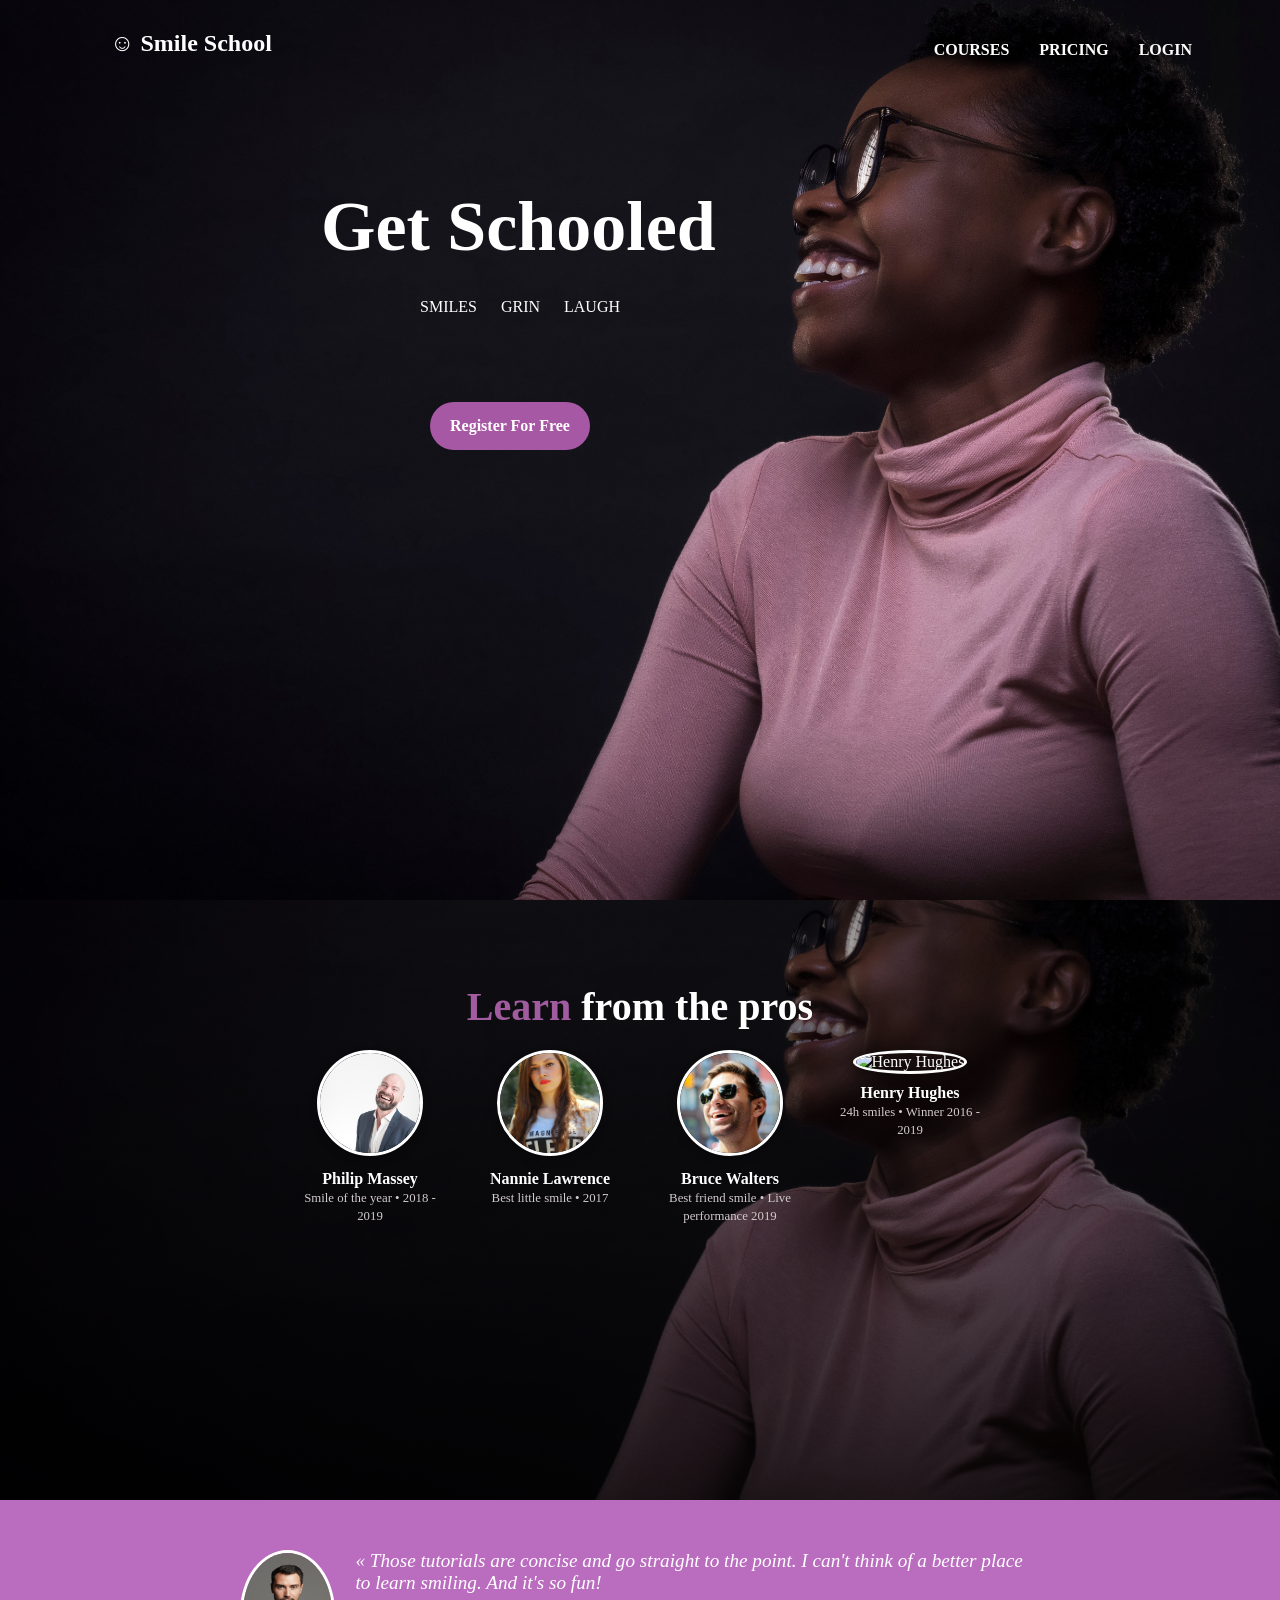
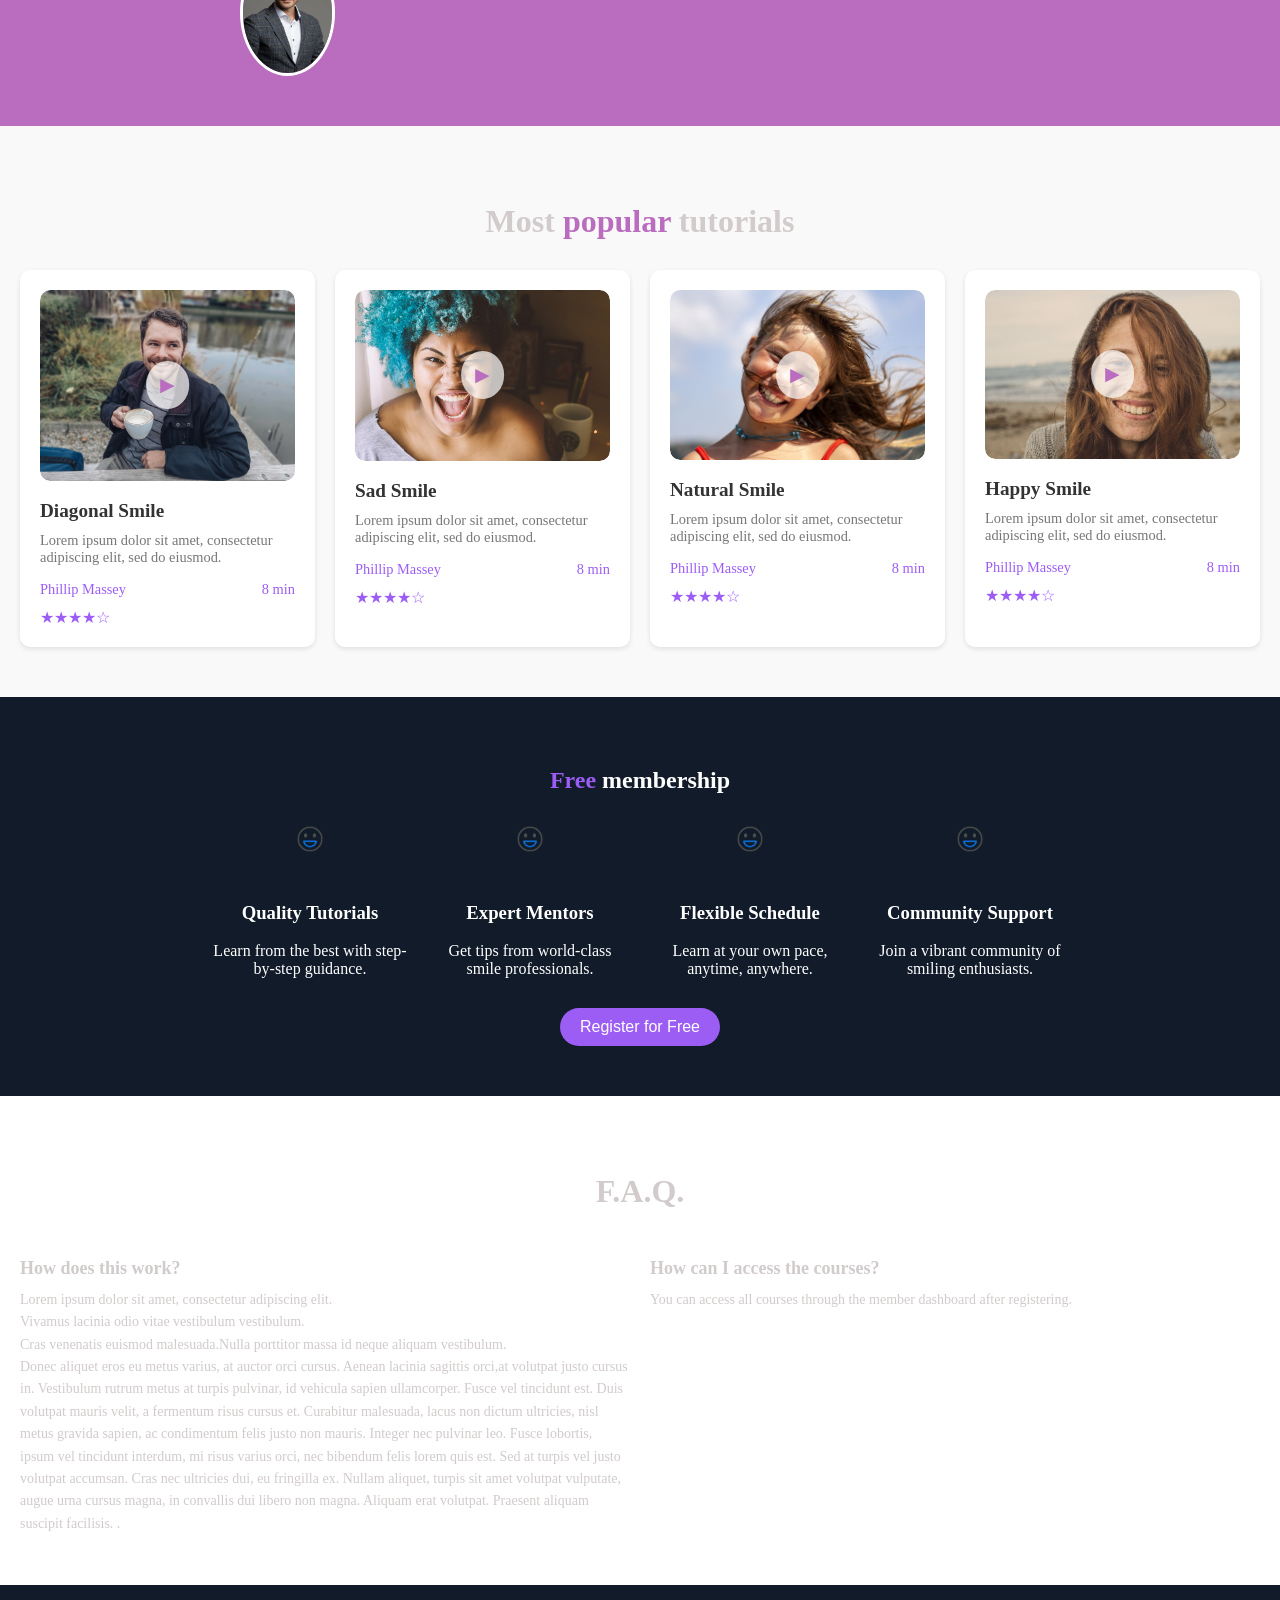
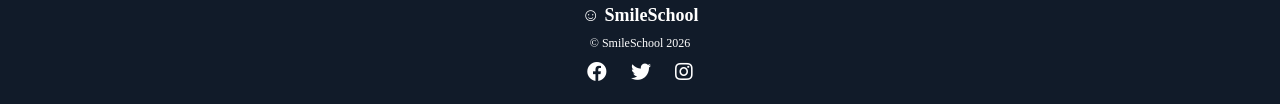
==== index.html @ 4079ab57 "Add HTML and CSS files for advanced styling in css_advanced" ====
<!DOCTYPE html>
<html lang="en">
    <head>
        <meta charset="UTF-8">
        <meta name="viewport" content="width=device-width, initial-scale=1.0">
        <title>Smile School Website</title>
        <link rel="stylesheet" href="style.css">
        <link href="https://cdnjs.cloudflare.com/ajax/libs/font-awesome/5.15.4/css/all.min.css" rel="stylesheet">
    </head>

    <body>
<header>
    <div class="background-container">
        <nav class="navbar">
            <ul class="nav-links">
              <li><a href="#">COURSES</a></li>
              <li><a href="#">PRICING</a></li>
              <li><a href="#">LOGIN</a></li>
            </ul>
        </nav>
        <div class="content">
            <h1>&#9786; Smile School</h1>
        </div>
        <div class="row">
            <div class="col-2">
                <h1>Get Schooled</h1>
                <div class="column">
                    <ul>
                        <li>SMILES</li>
                        <li>GRIN</li>
                        <li>LAUGH</li>
                    </ul>
                    <p><a href="#" class="btn">Register For Free</a></p>
                </div>
            </div>
        </div>
    </div>
</header>

<section class="learn-from-pros">
    <h2><span>Learn</span> from the pros</h2>
    <div class="pros-gallery">
        <div class="gallery-item">
            <img src="images/pro 1.jpg" alt="Philip Massey">
            <p>Philip Massey</p>
            <small>Smile of the year &bull; 2018 - 2019</small>
        </div>
        <div class="gallery-item">
            <img src="images/pro 4.jpg" alt="Nannie Lawrence">
            <p>Nannie Lawrence</p>
            <small>Best little smile &bull; 2017</small>
        </div>
        <div class="gallery-item">
            <img src="images/pro 2.jpg" alt="Bruce Walters">
            <p>Bruce Walters</p>
            <small>Best friend smile &bull; Live performance 2019</small>
        </div>
        <div class="gallery-item">
            <img src="images/pro 6.jpg" alt="Henry Hughes">
            <p>Henry Hughes</p>
            <small>24h smiles &bull; Winner 2016 - 2019</small>
        </div>
    </div>
</section>

<section class="testimonial">
    <div class="testimonial-content">
        <img src="images/man.jpg" alt="Testimonial Profile" class="testimonial-img">
        <p class="testimonial-text">
            « Those tutorials are concise and go straight to the point. I can't think of a better place to learn smiling. And it's so fun!
        </p>
    </div>
</section>

<section class="popular-tutorials">
    <h2>Most <span class="highlight">popular</span> tutorials</h2>
    <div class="tutorials-container">
        <!-- Tutorial 1 -->
        <div class="tutorial-card">
            <div class="tutorial-thumbnail">
                <img src="./images/Diagonal Smile.jpg" alt="Diagonal Smile">
                <button class="play-button">&#9658;</button>
            </div>
            <h3>Diagonal Smile</h3>
            <p>Lorem ipsum dolor sit amet, consectetur adipiscing elit, sed do eiusmod.</p>
            <div class="tutorial-info">
                <span class="author">Phillip Massey</span>
                <span class="time">8 min</span>
            </div>
            <div class="stars">
                &#9733;&#9733;&#9733;&#9733;&#9734;
            </div>
        </div>

        <!-- Tutorial 2 -->
        <div class="tutorial-card">
            <div class="tutorial-thumbnail">
                <img src="./images/sad-smile.jpg" alt="Sad Smile">
                <button class="play-button">&#9658;</button>
            </div>
            <h3>Sad Smile</h3>
            <p>Lorem ipsum dolor sit amet, consectetur adipiscing elit, sed do eiusmod.</p>
            <div class="tutorial-info">
                <span class="author">Phillip Massey</span>
                <span class="time">8 min</span>
            </div>
            <div class="stars">
                &#9733;&#9733;&#9733;&#9733;&#9734;
            </div>
        </div>

        <!-- Tutorial 3 -->
        <div class="tutorial-card">
            <div class="tutorial-thumbnail">
                <img src="./images/natural-smile.jpg" alt="Natural Smile">
                <button class="play-button">&#9658;</button>
            </div>
            <h3>Natural Smile</h3>
            <p>Lorem ipsum dolor sit amet, consectetur adipiscing elit, sed do eiusmod.</p>
            <div class="tutorial-info">
                <span class="author">Phillip Massey</span>
                <span class="time">8 min</span>
            </div>
            <div class="stars">
                &#9733;&#9733;&#9733;&#9733;&#9734;
            </div>
        </div>

        <!-- Tutorial 4 -->
        <div class="tutorial-card">
            <div class="tutorial-thumbnail">
                <img src="./images/happy.jpg" alt="Happy Smile">
                <button class="play-button">&#9658;</button>
            </div>
            <h3>Happy Smile</h3>
            <p>Lorem ipsum dolor sit amet, consectetur adipiscing elit, sed do eiusmod.</p>
            <div class="tutorial-info">
                <span class="author">Phillip Massey</span>
                <span class="time">8 min</span>
            </div>
            <div class="stars">
                &#9733;&#9733;&#9733;&#9733;&#9734;
            </div>
        </div>
    </div>
</section>

</section>

<section class="free-membership">
    <h2><span class="highlight">Free</span> membership</h2>
    <div class="membership-benefits">
        <div class="benefit">
            <img src="./images/smile icon.png" alt="Smile Icon">
            <h3>Quality Tutorials</h3>
            <p>Learn from the best with step-by-step guidance.</p>
        </div>
        <div class="benefit">
            <img src="./images/smile icon.png" alt="Smile Icon">
            <h3>Expert Mentors</h3>
            <p>Get tips from world-class smile professionals.</p>
        </div>
        <div class="benefit">
            <img src="./images/smile icon.png" alt="Smile Icon">
            <h3>Flexible Schedule</h3>
            <p>Learn at your own pace, anytime, anywhere.</p>
        </div>
        <div class="benefit">
            <img src="./images/smile icon.png" alt="Smile Icon">
            <h3>Community Support</h3>
            <p>Join a vibrant community of smiling enthusiasts.</p>
        </div>
    </div>
    <button class="register-button">Register for Free</button>
</section>

<section class="faq">
    <h2>F.A.Q.</h2>
    <div class="faq-container">
        <div class="faq-item">
            <h3>How does this work?</h3>
            <p>Lorem ipsum dolor sit amet, consectetur adipiscing elit. <br>Vivamus lacinia odio vitae vestibulum vestibulum.<br> Cras venenatis euismod malesuada.Nulla porttitor massa id neque aliquam vestibulum. <br>Donec aliquet eros eu metus varius, at auctor orci cursus. Aenean lacinia sagittis orci,at volutpat justo cursus in. Vestibulum rutrum metus at turpis pulvinar, id vehicula sapien ullamcorper. Fusce vel tincidunt est. Duis volutpat mauris velit, a fermentum risus cursus et. Curabitur malesuada, lacus non dictum ultricies, nisl metus gravida sapien, ac condimentum felis justo non mauris. Integer nec pulvinar leo. Fusce lobortis, ipsum vel tincidunt interdum, mi risus varius orci, nec bibendum felis lorem quis est. Sed at turpis vel justo volutpat accumsan. Cras nec ultricies dui, eu fringilla ex. Nullam aliquet, turpis sit amet volutpat vulputate, augue urna cursus magna, in convallis dui libero non magna. Aliquam erat volutpat. Praesent aliquam suscipit facilisis.
                .</p>
        </div>
        <div class="faq-item">
            <h3>How can I access the courses?</h3>
            <p>You can access all courses through the member dashboard after registering.</p>
        </div>
    </div>
</section>

<footer class="footer">
    <div class="footer-content">
        <span class="footer-logo">&#9786; SmileSchool</span>
        <span class="footer-copy">© SmileSchool <span id="current-year"></span></span>
        <div class="social-icons">
            <a href="#" title="Facebook"><i class="fab fa-facebook"></i></a>
            <a href="#" title="Twitter"><i class="fab fa-twitter"></i></a>
            <a href="#" title="Instagram"><i class="fab fa-instagram"></i></a>
        </div>
    </div>
</footer>

<script>
    // Dynamic copyright year
    document.getElementById("current-year").textContent = new Date().getFullYear();
</script>

</body>
</html>
---- style.css ----
/* General Reset*/
body{
    margin: 0;
    font-family:"Poppins", serif;
    color: #d2cbcb;
}
       
/*Header style*/
header{
    text-align: left;/* Align the text to the left */
  color: white;
}

.background-container {
    position: relative;
    height: 100vh;
    overflow: hidden;
    background-image: url('./images/sml.jpg');
    background-size: cover;
    background-position: top;
    background-repeat: no-repeat;
 }

.content {
    max-width: 800px; /* Restrict the width of the content for better alignment */
    margin: 0; /* Removes centering */
    padding-left: 50px; /* Moves content to the left */
    padding-top: 15px;
}
header h1 {
    margin-left: 60px; /* Moves the h1 text closer to the left */
    margin-top: 15px;
    font-size: 1.5rem; /* Adjust font size if needed */
    color: white; /* Ensure text contrast */
}

h1, p, button {
    margin: 0; /* Remove default margins */
}
/* Navbar container */
.navbar {
    display: flex;
    justify-content: flex-end; /* Align the links to the right */
    padding: 20px 50px; /* Add some spacing around the navbar */
    position: absolute; /* Position it on top of the background */
    top: 0px;
    width: 90%;
    align-items: center;
    height: 60px; /* Adjust height for balance */
}

/* Navigation links list */
.nav-links {
    list-style: none; /* Remove default bullet points */
    display: flex; /* Display links in a row */
    gap: 30px; /* Add spacing between links */
    margin: 10px; /* Remove default margins */
    padding: 0px;
}

/* Individual links */
.nav-links li a {
    text-decoration: none; /* Remove underline from links */
    color: white; /* Make the text color white */
    font-size: 1rem; /* Adjust font size */
    font-weight: bold; /* Make text bold */
    transition: color 0.5s; /* Add a smooth hover effect */
}

/* Hover effect */
.nav-links li a:hover {
    color: #f98af5; /* Change color on hover (e.g., orange) */
}
.row{
    display: flex;
    align-items: center;
    flex-wrap: wrap;
    justify-content: space-around;
    }
    .col-2{
        flex-basis: 50%;
        min-width: 20px;
        padding: 20px;
        text-align: left;
    }
    .col-2 h1{
        font-size: 70px;
        line-height: 60px;
        margin: 25px 0;
    color: #fff;
    position: relative;
    margin-top: 120px;
    margin-left: 1px;

}

.column{
    flex: 1;
    text-align: left;
    margin-left: 50px;
    margin-top: 5px;
    color: #fff

}
.column ul{
    display: inline-block;
    list-style: flex;
}
.column ul li{
    display: inline-block;
    margin-right: 10px;
    margin-left: 10px;
    position: relative;
    flex-wrap: wrap;

}
.btn{
    display: inline-block;
    background: #a758a4;/*Button background color */
    color: #fff;/*Text color */
    padding: 15px 20px;/* Adjust Buttom Size */
    margin: 50px 0;
    border-radius: 50px;
    transition: 0.5s;
    text-align: center;
    margin-top: 70px;
    margin-left: 60px;
    font-family:"Poppins", serif;
    font-weight: bold;
    text-decoration:none ;
}
.btn:hover {
    background: #490445; /* Darken the button on hover */
    transform: scale(1.1); /* Slight zoom effect */
}
/* Section styling */
.learn-from-pros {
    text-align: center;
    padding: 50px 20px;
    color: white;
    background-image: linear-gradient(to bottom, rgba(0, 0, 0, 0.3), rgba(0, 0, 0, 0.8)),
                      url('./images/sml.jpg'); /* Use assignment-provided image */
    background-size: cover; /* Ensure the background fully covers */
    background-position: center; /* Align the image properly */
    background-repeat: no-repeat; /* Prevent repeating */
    min-height: 500px; /* Add minimum height to ensure content fits */
}



/* Heading styling */
.learn-from-pros h2 {
    font-size: 2.5rem;
    font-weight: bold;
    margin-bottom: 20px;
    color: white;
}

.learn-from-pros h2 span {
    color: #a15b9f; /* Highlighted color for "Learn" */
}

/* Profiles gallery */
.pros-gallery {
    display: flex;
    gap: 30px; /* Spacing between profiles */
    justify-content: center;
    flex-wrap: wrap; /* Allow wrapping on smaller screens */
}

/* Profile cards */
.gallery-item {
    text-align: center;
    width: 150px;
}

.gallery-item img {
    width: 100px; /* Profile image size */
    height: 100px; /* Ensure it’s square */
    object-fit: cover;
    border-radius: 50%; /* Circular image */
    border: 3px solid white; /* White border for contrast */
    box-shadow: 0 4px 8px rgba(0, 0, 0, 0.2); /* Add depth */
}

.gallery-item p {
    font-size: 1rem;
    font-weight: bold;
    margin-top: 10px;
    color: white;
}

.gallery-item small {
    font-size: 0.8rem;
    color: #d2cbcb; /* Subtle gray for description */
}

.testimonial {
    background-color: #ba6dbf; /* Purple background */
    color: white;
    padding: 50px 20px;
}

.testimonial-content {
    display: flex; /* Align the image and text horizontally */
    align-items: flex-start; /* Align items at the top */
    max-width: 800px;
    margin: 0 auto; /* Center the container */
}

.testimonial-img {
    width: 120px;
    height: 120px;
    border-radius: 50%; /* Circular image */
    border: 3px solid white;
    margin-right: 20px; /* Space between image and text */
}

.testimonial-text-wrapper {
    text-align: left; /* Align text to the left */
    position: relative;
}

.testimonial-text {
    font-size: 1.2rem;
    font-style: italic;
    margin-bottom: 10px; /* Add space below the quote */
}

.testimonial-author {
    font-size: 1.1rem;
    font-weight: bold;
    position: absolute;
    bottom: 0; /* Align to the bottom of the image */
    left: 0; /* Ensure it starts from the left */
}

.testimonial-role {
    font-size: 0.9rem;
    color: #dedcdc; /* Subtle gray color */
    position: absolute;
    bottom: -20px; /* Below the author name */
    left: 0;
}

.popular-tutorials {
    text-align: center;
    padding: 50px 20px;
    background-color: #f9f9f9; /* Light background */
}

.popular-tutorials h2 {
    font-size: 2rem;
    margin-bottom: 30px;
}

.popular-tutorials .highlight {
    color: #ba6dbf; /* Purple color for "popular" */
    font-weight: bold;
}

.tutorials-container {
    display: flex;
    justify-content: space-between;
    flex-wrap: wrap; /* Ensure responsiveness */
    gap: 20px;
    margin-top: 20px;
}

.tutorial-card {
    background: white;
    border-radius: 10px;
    box-shadow: 0 2px 5px rgba(0, 0, 0, 0.1);
    padding: 20px;
    max-width: 300px;
    flex: 1;
    text-align: left;
}

.tutorial-thumbnail {
    position: relative;
    overflow: hidden;
    border-radius: 10px;
    margin-bottom: 15px;
}

.tutorial-thumbnail img {
    width: 100%;
    height: auto;
    display: block;
    border-radius: 10px;
}

.play-button {
    position: absolute;
    top: 50%;
    left: 50%;
    transform: translate(-50%, -50%);
    background: rgba(255, 255, 255, 0.7);
    color: #ba6dbf;
    border: none;
    font-size: 24px;
    padding: 10px;
    border-radius: 50%;
    cursor: pointer;
}

.tutorial-card h3 {
    font-size: 1.2rem;
    margin-bottom: 10px;
    color: #333;
}

.tutorial-card p {
    font-size: 0.9rem;
    color: #777;
    margin-bottom: 15px;
}

.tutorial-info {
    display: flex;
    justify-content: space-between;
    margin-bottom: 10px;
    font-size: 0.9rem;
    color: #9c5df5;
}

.stars {
    color: #9c5df5; /* Purple color for Gold */
    font-size: 1rem;
}

/* Free Membership Section */
.free-membership {
    background-color: #111b29;
    color: white;
    text-align: center;
    padding: 50px 20px;
}

.free-membership .highlight {
    color: #9c5df5;
}

.membership-benefits {
    display: flex;
    justify-content: center;
    gap: 20px;
    flex-wrap: wrap;
    margin-top: 20px;
}

.benefit {
    text-align: center;
    max-width: 200px;
}

.benefit img {
    width: 50px;
    margin-bottom: 15px;
}

.register-button {
    margin-top: 30px;
    background-color: #9c5df5;
    color: white;
    border: none;
    padding: 10px 20px;
    font-size: 16px;
    border-radius: 5px;
    cursor: pointer;
    border-radius: 50px;
    transition: 0.5s;
}
.register-button:hover {
    background: #490445; /* Darken the button on hover */
    transform: scale(1.1); /* Slight zoom effect */
}

/* FAQ Section */
.faq {
    text-align: center;
    padding: 50px 20px;
    background-color: white;
}

.faq h2 {
    font-size: 32px;
    margin-bottom: 30px;
}

.faq-container {
    display: grid;
    grid-template-columns: repeat(auto-fit, minmax(250px, 1fr));
    gap: 20px;
}

.faq-item {
    text-align: left;
}

.faq-item h3 {
    font-size: 18px;
    margin-bottom: 10px;
}

.faq-item p {
    font-size: 14px;
    line-height: 1.6;
}

/* Footer Section */
.footer {
    background-color: #111b29;
    color: white;
    text-align: center;
    padding: 20px;
}

.footer-content {
    display: flex;
    flex-direction: column;
    align-items: center;
    gap: 10px;
}

.footer-logo {
    font-size: 18px;
    font-weight: bold;
}

.footer-copy {
    font-size: 12px;
}

.social-icons a{
    color: white;
    margin: 0 10px;
    font-size: 20px;
}
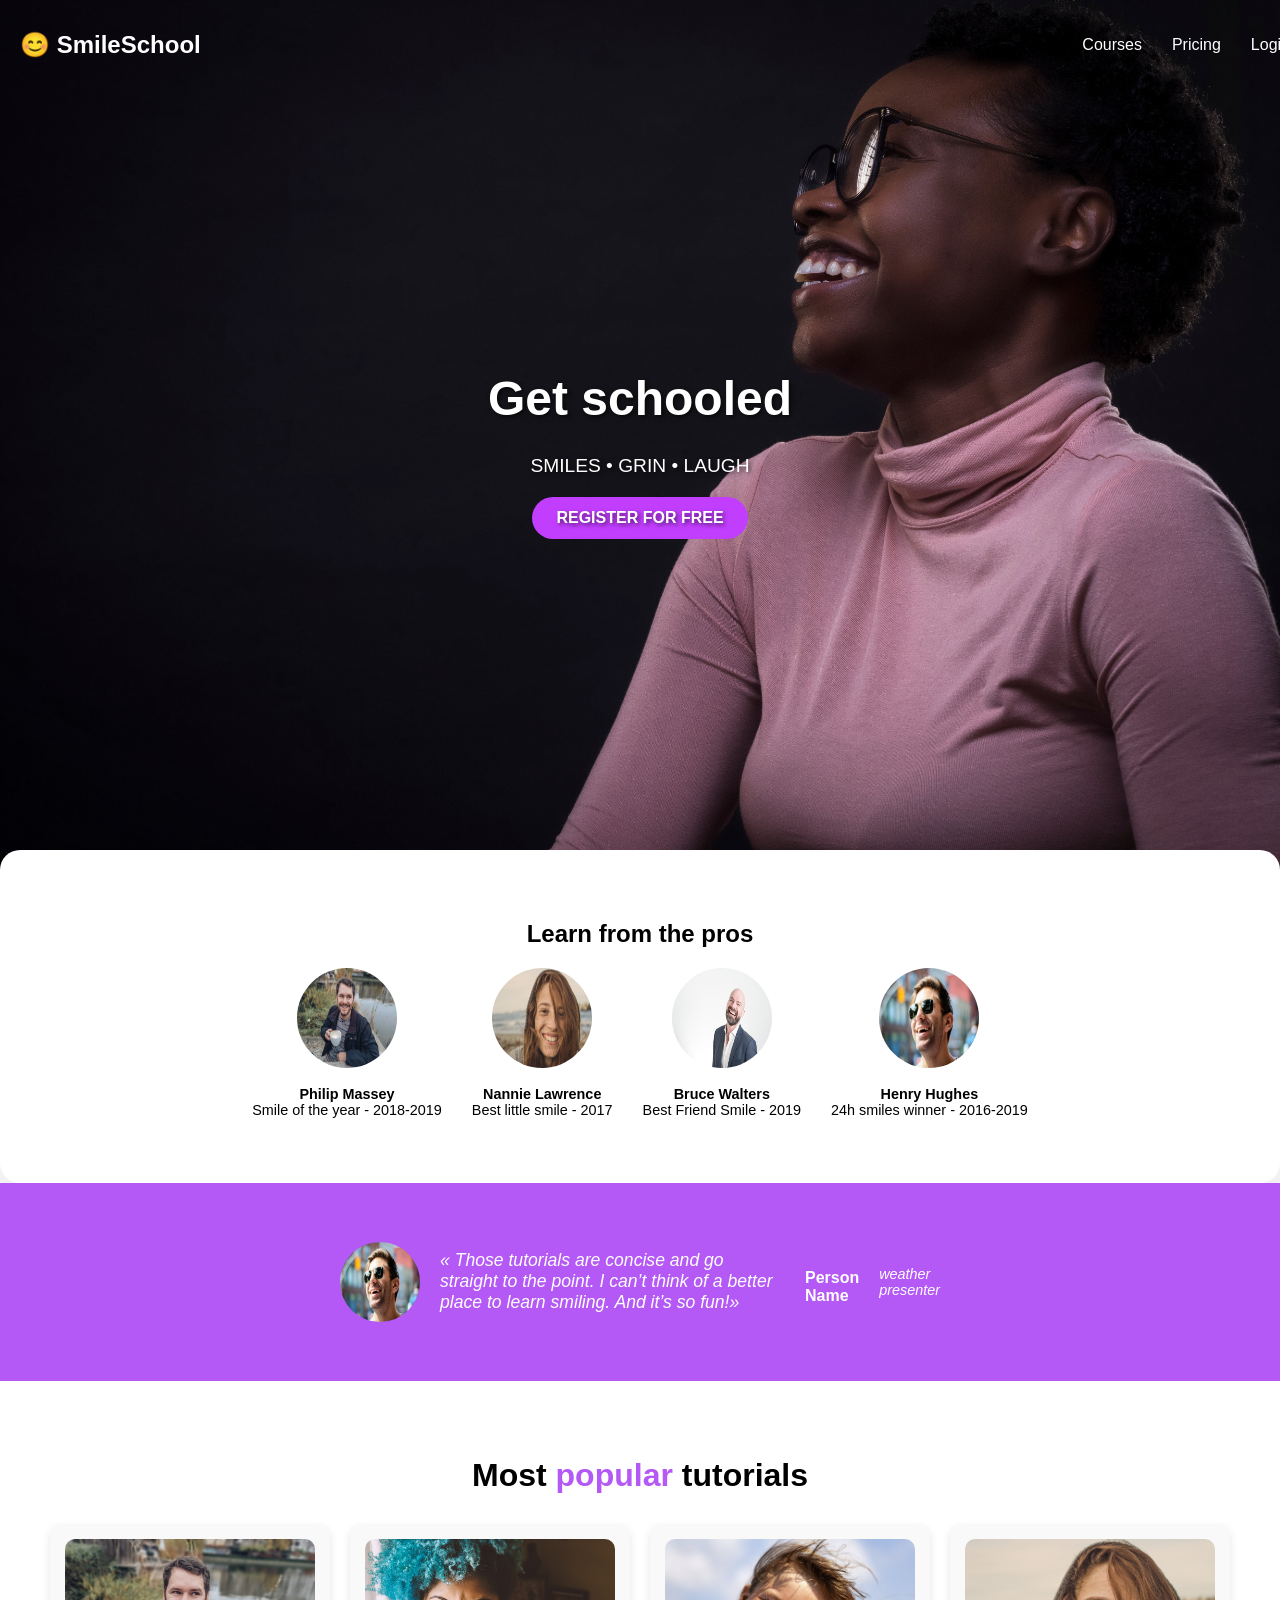
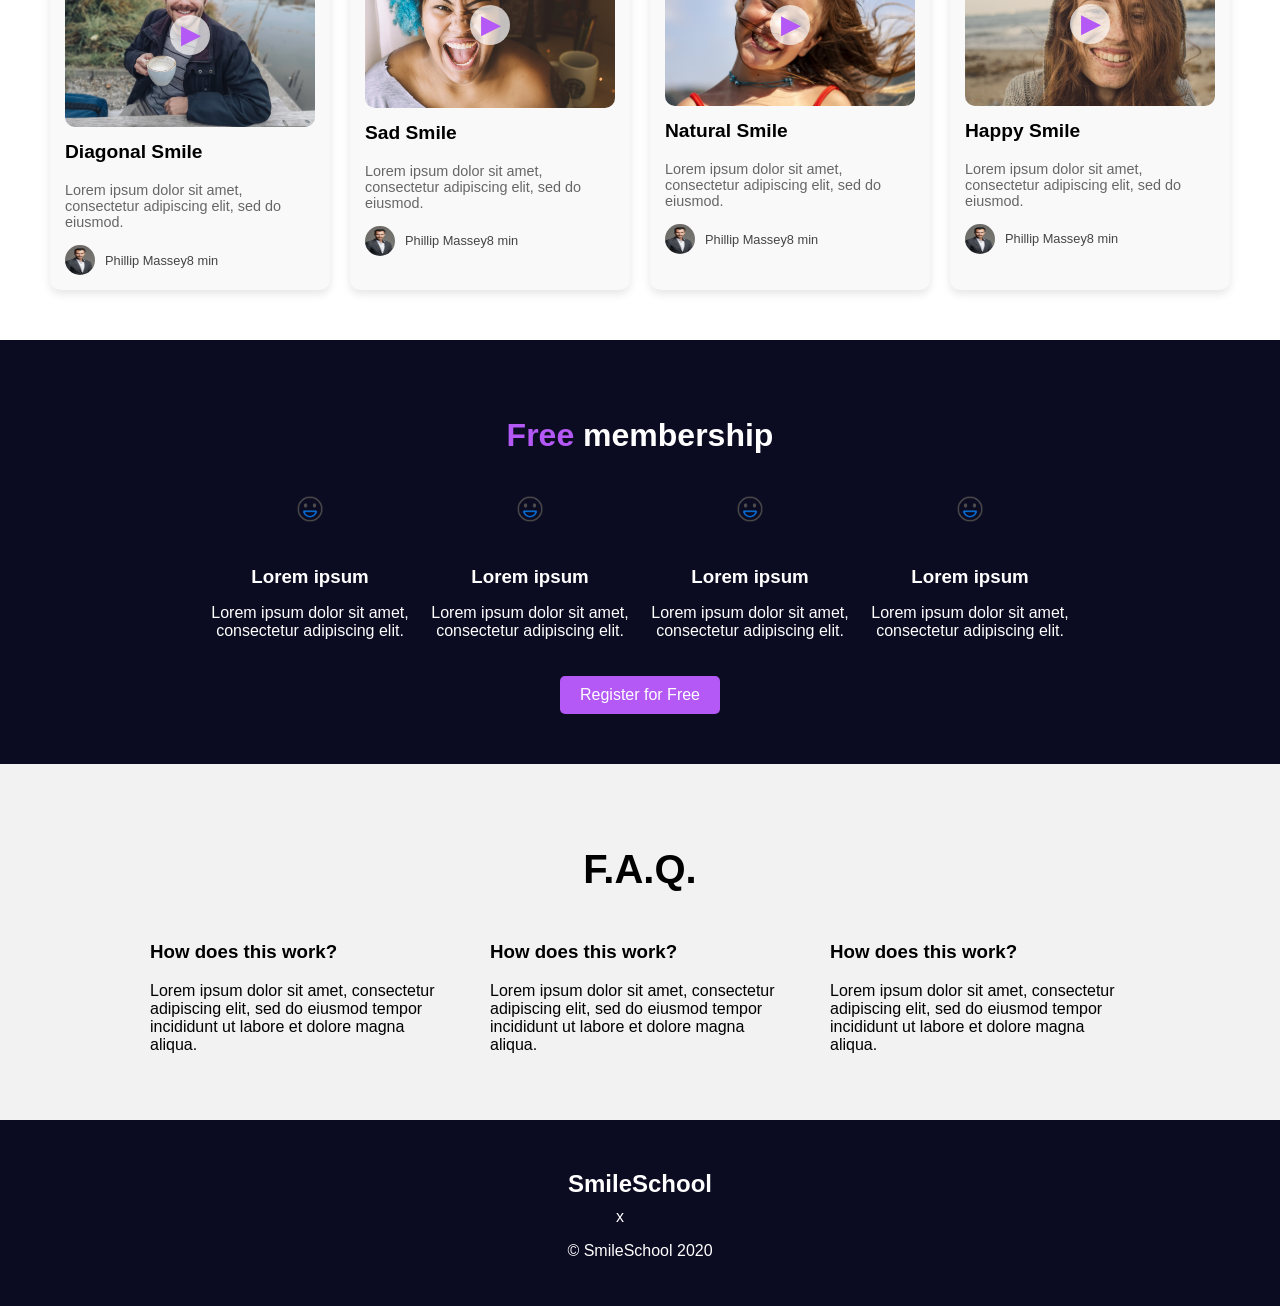
==== commit ab3a25a0: "update for all information" ====
--- a/index.html
+++ b/index.html
@@ -1,210 +1,177 @@
 <!DOCTYPE html>
 <html lang="en">
-    <head>
-        <meta charset="UTF-8">
-        <meta name="viewport" content="width=device-width, initial-scale=1.0">
-        <title>Smile School Website</title>
-        <link rel="stylesheet" href="style.css">
-        <link href="https://cdnjs.cloudflare.com/ajax/libs/font-awesome/5.15.4/css/all.min.css" rel="stylesheet">
-    </head>
-
-    <body>
-<header>
-    <div class="background-container">
-        <nav class="navbar">
-            <ul class="nav-links">
-              <li><a href="#">COURSES</a></li>
-              <li><a href="#">PRICING</a></li>
-              <li><a href="#">LOGIN</a></li>
+<head>
+    <meta charset="UTF-8">
+    <meta name="viewport" content="width=device-width, initial-scale=1.0">
+    <title>SmileSchool</title>
+    <link rel="stylesheet" href="styles.css">
+    <link rel="preconnect" href="https://fonts.googleapis.com">
+</head>
+<body>
+    <header>
+        <div class="logo">😊 SmileSchool</div>
+        <nav>
+            <ul>
+                <li><a href="#">Courses</a></li>
+                <li><a href="#">Pricing</a></li>
+                <li><a href="#">Login</a></li>
             </ul>
         </nav>
-        <div class="content">
-            <h1>&#9786; Smile School</h1>
+    </header>
+
+    <section class="hero">
+        <h1>Get schooled</h1>
+        <p class="subtext">SMILES &bull; GRIN &bull; LAUGH</p>
+        <a href="#" class="cta-button">REGISTER FOR FREE</a>
+    </section>
+
+    <section class="pros">
+        <h2>Learn from the pros</h2>
+        <div class="profiles">
+            <div class="profile">
+                <img src="images/Diagonal Smile.jpg" alt="Philip Massey">
+                <p><strong>Philip Massey</strong><br>Smile of the year - 2018-2019</p>
+            </div>
+            <div class="profile">
+                <img src="images/happy.jpg" alt="Nannie Lawrence">
+                <p><strong>Nannie Lawrence</strong><br>Best little smile - 2017</p>
+            </div>
+            <div class="profile">
+                <img src="images/pro 1.jpg" alt="Bruce Walters">
+                <p><strong>Bruce Walters</strong><br>Best Friend Smile - 2019</p>
+            </div>
+            <div class="profile">
+                <img src="images/pro 2.jpg" alt="Henry Hughes">
+                <p><strong>Henry Hughes</strong><br>24h smiles winner - 2016-2019</p>
+            </div>
         </div>
-        <div class="row">
-            <div class="col-2">
-                <h1>Get Schooled</h1>
-                <div class="column">
-                    <ul>
-                        <li>SMILES</li>
-                        <li>GRIN</li>
-                        <li>LAUGH</li>
-                    </ul>
-                    <p><a href="#" class="btn">Register For Free</a></p>
+    </section>
+
+    <section class="testimonial">
+        <div class="testimonial-content">
+            <img src="images/pro 2.jpg" alt="Person Name">
+            <p>« Those tutorials are concise and go straight to the point. I can’t think of a better place to learn smiling. And it’s so fun!»</p>
+            <strong>Person Name</strong>
+            <em>weather presenter</em>
+        </div>
+    </section>
+
+    <section class="popular-tutorials">
+        <h2>Most <span class="highlight">popular</span> tutorials</h2>
+        <div class="tutorials-container">
+            <div class="tutorial">
+                <div class="tutorial-thumbnail">
+                    <img src="images/Diagonal Smile.jpg" alt="Diagonal Smile">
+                    <div class="play-button">▶</div>
+                </div>
+                <h3>Diagonal Smile</h3>
+                <p>Lorem ipsum dolor sit amet, consectetur adipiscing elit, sed do eiusmod.</p>
+                <div class="tutorial-footer">
+                    <img src="images/man.jpg" alt="Phillip Massey">
+                    <span>Phillip Massey</span>
+                    <span>8 min</span>
+                </div>
+            </div>
+    
+            <div class="tutorial">
+                <div class="tutorial-thumbnail">
+                    <img src="images/sad-smile.jpg" alt="Sad Smile">
+                    <div class="play-button">▶</div>
+                </div>
+                <h3>Sad Smile</h3>
+                <p>Lorem ipsum dolor sit amet, consectetur adipiscing elit, sed do eiusmod.</p>
+                <div class="tutorial-footer">
+                    <img src="images/man.jpg" alt="Phillip Massey">
+                    <span>Phillip Massey</span>
+                    <span>8 min</span>
+                </div>
+            </div>
+    
+            <div class="tutorial">
+                <div class="tutorial-thumbnail">
+                    <img src="images/natural-smile.jpg" alt="Natural Smile">
+                    <div class="play-button">▶</div>
+                </div>
+                <h3>Natural Smile</h3>
+                <p>Lorem ipsum dolor sit amet, consectetur adipiscing elit, sed do eiusmod.</p>
+                <div class="tutorial-footer">
+                    <img src="images/man.jpg" alt="Phillip Massey">
+                    <span>Phillip Massey</span>
+                    <span>8 min</span>
+                </div>
+            </div>
+    
+            <div class="tutorial">
+                <div class="tutorial-thumbnail">
+                    <img src="images/happy.jpg" alt="Happy Smile">
+                    <div class="play-button">▶</div>
+                </div>
+                <h3>Happy Smile</h3>
+                <p>Lorem ipsum dolor sit amet, consectetur adipiscing elit, sed do eiusmod.</p>
+                <div class="tutorial-footer">
+                    <img src="images/man.jpg" alt="Phillip Massey">
+                    <span>Phillip Massey</span>
+                    <span>8 min</span>
                 </div>
             </div>
         </div>
-    </div>
-</header>
+    </section>
 
-<section class="learn-from-pros">
-    <h2><span>Learn</span> from the pros</h2>
-    <div class="pros-gallery">
-        <div class="gallery-item">
-            <img src="images/pro 1.jpg" alt="Philip Massey">
-            <p>Philip Massey</p>
-            <small>Smile of the year &bull; 2018 - 2019</small>
-        </div>
-        <div class="gallery-item">
-            <img src="images/pro 4.jpg" alt="Nannie Lawrence">
-            <p>Nannie Lawrence</p>
-            <small>Best little smile &bull; 2017</small>
-        </div>
-        <div class="gallery-item">
-            <img src="images/pro 2.jpg" alt="Bruce Walters">
-            <p>Bruce Walters</p>
-            <small>Best friend smile &bull; Live performance 2019</small>
-        </div>
-        <div class="gallery-item">
-            <img src="images/pro 6.jpg" alt="Henry Hughes">
-            <p>Henry Hughes</p>
-            <small>24h smiles &bull; Winner 2016 - 2019</small>
-        </div>
-    </div>
-</section>
-
-<section class="testimonial">
-    <div class="testimonial-content">
-        <img src="images/man.jpg" alt="Testimonial Profile" class="testimonial-img">
-        <p class="testimonial-text">
-            « Those tutorials are concise and go straight to the point. I can't think of a better place to learn smiling. And it's so fun!
-        </p>
-    </div>
-</section>
-
-<section class="popular-tutorials">
-    <h2>Most <span class="highlight">popular</span> tutorials</h2>
-    <div class="tutorials-container">
-        <!-- Tutorial 1 -->
-        <div class="tutorial-card">
-            <div class="tutorial-thumbnail">
-                <img src="./images/Diagonal Smile.jpg" alt="Diagonal Smile">
-                <button class="play-button">&#9658;</button>
+    <section class="membership">
+        <h2><span class="highlight">Free</span> membership</h2>
+        <div class="membership-container">
+            <div class="feature">
+                <img src="images/smile icon.png" alt="Smile Icon">
+                <h3>Lorem ipsum</h3>
+                <p>Lorem ipsum dolor sit amet, consectetur adipiscing elit.</p>
             </div>
-            <h3>Diagonal Smile</h3>
-            <p>Lorem ipsum dolor sit amet, consectetur adipiscing elit, sed do eiusmod.</p>
-            <div class="tutorial-info">
-                <span class="author">Phillip Massey</span>
-                <span class="time">8 min</span>
+            <div class="feature">
+                <img src="images/smile icon.png" alt="Smile Icon">
+                <h3>Lorem ipsum</h3>
+                <p>Lorem ipsum dolor sit amet, consectetur adipiscing elit.</p>
             </div>
-            <div class="stars">
-                &#9733;&#9733;&#9733;&#9733;&#9734;
+            <div class="feature">
+                <img src="images/smile icon.png" alt="Smile Icon">
+                <h3>Lorem ipsum</h3>
+                <p>Lorem ipsum dolor sit amet, consectetur adipiscing elit.</p>
+            </div>
+            <div class="feature">
+                <img src="images/smile icon.png" alt="Smile Icon">
+                <h3>Lorem ipsum</h3>
+                <p>Lorem ipsum dolor sit amet, consectetur adipiscing elit.</p>
             </div>
         </div>
-
-        <!-- Tutorial 2 -->
-        <div class="tutorial-card">
-            <div class="tutorial-thumbnail">
-                <img src="./images/sad-smile.jpg" alt="Sad Smile">
-                <button class="play-button">&#9658;</button>
+        <button class="register-btn">Register for Free</button>
+    </section>
+    
+    <section class="faq">
+        <h2>F.A.Q.</h2>
+        <div class="faq-container">
+            <div class="faq-item">
+                <h3>How does this work?</h3>
+                <p>Lorem ipsum dolor sit amet, consectetur adipiscing elit, sed do eiusmod tempor incididunt ut labore et dolore magna aliqua.</p>
             </div>
-            <h3>Sad Smile</h3>
-            <p>Lorem ipsum dolor sit amet, consectetur adipiscing elit, sed do eiusmod.</p>
-            <div class="tutorial-info">
-                <span class="author">Phillip Massey</span>
-                <span class="time">8 min</span>
+            <div class="faq-item">
+                <h3>How does this work?</h3>
+                <p>Lorem ipsum dolor sit amet, consectetur adipiscing elit, sed do eiusmod tempor incididunt ut labore et dolore magna aliqua.</p>
             </div>
-            <div class="stars">
-                &#9733;&#9733;&#9733;&#9733;&#9734;
+            <div class="faq-item">
+                <h3>How does this work?</h3>
+                <p>Lorem ipsum dolor sit amet, consectetur adipiscing elit, sed do eiusmod tempor incididunt ut labore et dolore magna aliqua.</p>
             </div>
         </div>
-
-        <!-- Tutorial 3 -->
-        <div class="tutorial-card">
-            <div class="tutorial-thumbnail">
-                <img src="./images/natural-smile.jpg" alt="Natural Smile">
-                <button class="play-button">&#9658;</button>
+    </section>
+    
+    <footer class="footer">
+        <div class="footer-content">
+            <h2>SmileSchool</h2>
+            <div class="social-icons">
+                x
+                <a href="#"><i class="fab fa-twitter"></i></a>
+                <a href="#"><i class="fab fa-instagram"></i></a>
             </div>
-            <h3>Natural Smile</h3>
-            <p>Lorem ipsum dolor sit amet, consectetur adipiscing elit, sed do eiusmod.</p>
-            <div class="tutorial-info">
-                <span class="author">Phillip Massey</span>
-                <span class="time">8 min</span>
-            </div>
-            <div class="stars">
-                &#9733;&#9733;&#9733;&#9733;&#9734;
-            </div>
+            <p>&copy; SmileSchool 2020</p>
         </div>
-
-        <!-- Tutorial 4 -->
-        <div class="tutorial-card">
-            <div class="tutorial-thumbnail">
-                <img src="./images/happy.jpg" alt="Happy Smile">
-                <button class="play-button">&#9658;</button>
-            </div>
-            <h3>Happy Smile</h3>
-            <p>Lorem ipsum dolor sit amet, consectetur adipiscing elit, sed do eiusmod.</p>
-            <div class="tutorial-info">
-                <span class="author">Phillip Massey</span>
-                <span class="time">8 min</span>
-            </div>
-            <div class="stars">
-                &#9733;&#9733;&#9733;&#9733;&#9734;
-            </div>
-        </div>
-    </div>
-</section>
-
-</section>
-
-<section class="free-membership">
-    <h2><span class="highlight">Free</span> membership</h2>
-    <div class="membership-benefits">
-        <div class="benefit">
-            <img src="./images/smile icon.png" alt="Smile Icon">
-            <h3>Quality Tutorials</h3>
-            <p>Learn from the best with step-by-step guidance.</p>
-        </div>
-        <div class="benefit">
-            <img src="./images/smile icon.png" alt="Smile Icon">
-            <h3>Expert Mentors</h3>
-            <p>Get tips from world-class smile professionals.</p>
-        </div>
-        <div class="benefit">
-            <img src="./images/smile icon.png" alt="Smile Icon">
-            <h3>Flexible Schedule</h3>
-            <p>Learn at your own pace, anytime, anywhere.</p>
-        </div>
-        <div class="benefit">
-            <img src="./images/smile icon.png" alt="Smile Icon">
-            <h3>Community Support</h3>
-            <p>Join a vibrant community of smiling enthusiasts.</p>
-        </div>
-    </div>
-    <button class="register-button">Register for Free</button>
-</section>
-
-<section class="faq">
-    <h2>F.A.Q.</h2>
-    <div class="faq-container">
-        <div class="faq-item">
-            <h3>How does this work?</h3>
-            <p>Lorem ipsum dolor sit amet, consectetur adipiscing elit. <br>Vivamus lacinia odio vitae vestibulum vestibulum.<br> Cras venenatis euismod malesuada.Nulla porttitor massa id neque aliquam vestibulum. <br>Donec aliquet eros eu metus varius, at auctor orci cursus. Aenean lacinia sagittis orci,at volutpat justo cursus in. Vestibulum rutrum metus at turpis pulvinar, id vehicula sapien ullamcorper. Fusce vel tincidunt est. Duis volutpat mauris velit, a fermentum risus cursus et. Curabitur malesuada, lacus non dictum ultricies, nisl metus gravida sapien, ac condimentum felis justo non mauris. Integer nec pulvinar leo. Fusce lobortis, ipsum vel tincidunt interdum, mi risus varius orci, nec bibendum felis lorem quis est. Sed at turpis vel justo volutpat accumsan. Cras nec ultricies dui, eu fringilla ex. Nullam aliquet, turpis sit amet volutpat vulputate, augue urna cursus magna, in convallis dui libero non magna. Aliquam erat volutpat. Praesent aliquam suscipit facilisis.
-                .</p>
-        </div>
-        <div class="faq-item">
-            <h3>How can I access the courses?</h3>
-            <p>You can access all courses through the member dashboard after registering.</p>
-        </div>
-    </div>
-</section>
-
-<footer class="footer">
-    <div class="footer-content">
-        <span class="footer-logo">&#9786; SmileSchool</span>
-        <span class="footer-copy">© SmileSchool <span id="current-year"></span></span>
-        <div class="social-icons">
-            <a href="#" title="Facebook"><i class="fab fa-facebook"></i></a>
-            <a href="#" title="Twitter"><i class="fab fa-twitter"></i></a>
-            <a href="#" title="Instagram"><i class="fab fa-instagram"></i></a>
-        </div>
-    </div>
-</footer>
-
-<script>
-    // Dynamic copyright year
-    document.getElementById("current-year").textContent = new Date().getFullYear();
-</script>
-
+    </footer>
 </body>
-</html>
+</html>
--- a/styles.css
+++ b/styles.css
@@ -0,0 +1,326 @@
+body {
+    font-family: Arial, sans-serif;
+    margin: 0;
+    padding: 0;
+    background-color: #f2f2f2;
+    text-align: center;
+}
+
+header {
+    display: flex;
+    justify-content: space-between;
+    align-items: center;
+    padding: 20px;
+    color: white;
+    position: absolute;
+    width: 100%;
+}
+
+.logo {
+    font-size: 1.5rem;
+    font-weight: bold;
+}
+
+nav ul {
+    list-style: none;
+    display: flex;
+    gap: 20px;
+}
+
+nav ul li {
+    display: inline;
+}
+
+nav ul li a {
+    color: white;
+    text-decoration: none;
+    margin-right: 10px;
+}
+
+.hero {
+    background: url('images/sml.jpg') no-repeat center center/cover;
+    height: 100vh;
+    color: white;
+    display: flex;
+    flex-direction: column;
+    align-items: center;
+    justify-content: center;
+    text-shadow: 2px 2px 4px rgba(0, 0, 0, 0.6);
+}
+
+.hero h1 {
+    font-size: 3rem;
+    margin: 10px 0;
+}
+
+.subtext {
+    font-size: 1.2rem;
+    margin-bottom: 20px;
+}
+
+.cta-button {
+    background-color: #c23eff;
+    color: white;
+    padding: 12px 24px;
+    text-decoration: none;
+    border-radius: 50px;
+    font-weight: bold;
+}
+
+.pros {
+    background-color: white;
+    padding: 50px;
+    margin-top: -50px;
+    border-radius: 20px;
+}
+
+.profiles {
+    display: flex;
+    justify-content: center;
+    gap: 30px;
+}
+
+.profile img {
+    width: 100px;
+    height: 100px;
+    border-radius: 50%;
+}
+
+.profile p {
+    font-size: 0.9rem;
+    text-align: center;
+}
+
+.testimonial {
+    background-color: #b458f6; /* Match the purple background */
+    padding: 50px;
+    text-align: center;
+    color: white;
+}
+
+.testimonial-content {
+    max-width: 600px;
+    margin: 0 auto;
+    text-align: left;
+    display: flex;
+    align-items: center;
+    gap: 20px;
+}
+
+.testimonial-content img {
+    width: 80px;
+    height: 80px;
+    border-radius: 50%;
+}
+
+.testimonial-content p {
+    font-size: 1.1rem;
+    font-style: italic;
+}
+
+.testimonial-content strong {
+    display: block;
+    margin-top: 10px;
+    font-size: 1rem;
+}
+
+.testimonial-content em {
+    font-size: 0.9rem;
+}
+
+.popular-tutorials {
+    text-align: center;
+    padding: 50px 0;
+    background-color: #fff;
+}
+
+.popular-tutorials h2 {
+    font-size: 2rem;
+    margin-bottom: 30px;
+}
+
+.popular-tutorials .highlight {
+    color: #b458f6; /* Purple highlight */
+}
+
+.tutorials-container {
+    display: flex;
+    justify-content: center;
+    gap: 20px;
+    flex-wrap: wrap;
+}
+
+.tutorial {
+    width: 250px;
+    background: #f9f9f9;
+    border-radius: 10px;
+    padding: 15px;
+    text-align: left;
+    box-shadow: 0 4px 8px rgba(0, 0, 0, 0.1);
+}
+
+.tutorial-thumbnail {
+    position: relative;
+    width: 100%;
+}
+
+.tutorial-thumbnail img {
+    width: 100%;
+    border-radius: 10px;
+}
+
+.play-button {
+    position: absolute;
+    top: 50%;
+    left: 50%;
+    transform: translate(-50%, -50%);
+    background: rgba(255, 255, 255, 0.7);
+    color: #b458f6;
+    font-size: 24px;
+    width: 40px;
+    height: 40px;
+    border-radius: 50%;
+    display: flex;
+    align-items: center;
+    justify-content: center;
+    font-weight: bold;
+    cursor: pointer;
+}
+
+.tutorial h3 {
+    margin-top: 10px;
+    font-size: 1.2rem;
+}
+
+.tutorial p {
+    font-size: 0.9rem;
+    color: #666;
+}
+
+.tutorial-footer {
+    display: flex;
+    align-items: center;
+    margin-top: 15px;
+    font-size: 0.8rem;
+    color: #444;
+}
+
+.tutorial-footer img {
+    width: 30px;
+    height: 30px;
+    border-radius: 50%;
+    margin-right: 10px;
+}
+
+/* Membership Section */
+.membership {
+    background: #0b0b22;
+    color: white;
+    text-align: center;
+    padding: 50px 0;
+}
+
+.membership h2 {
+    font-size: 2rem;
+    margin-bottom: 30px;
+}
+
+.membership .highlight {
+    color: #b458f6;
+}
+
+.membership-container {
+    display: flex;
+    justify-content: center;
+    gap: 20px;
+    flex-wrap: wrap;
+}
+
+.feature {
+    width: 200px;
+    text-align: center;
+}
+
+.feature img {
+    width: 50px;
+    margin-bottom: 10px;
+}
+
+.feature h3 {
+    margin-bottom: 5px;
+}
+
+.register-btn {
+    margin-top: 20px;
+    background: #b458f6;
+    color: white;
+    padding: 10px 20px;
+    border: none;
+    border-radius: 5px;
+    font-size: 1rem;
+    cursor: pointer;
+}
+
+.register-btn:hover {
+    background: #923ccf;
+}
+
+/* FAQ Section */
+.faq {
+    text-align: center;
+    padding: 50px 0;
+}
+
+.faq h2 {
+    font-size: 2.5rem;
+    margin-bottom: 30px;
+}
+
+.faq-container {
+    display: flex;
+    justify-content: center;
+    gap: 40px;
+    flex-wrap: wrap;
+}
+
+.faq-item {
+    width: 300px;
+    text-align: left;
+}
+
+.faq-item h3 {
+    font-weight: bold;
+}
+
+/* Footer */
+.footer {
+    background: #0b0b22;
+    color: white;
+    text-align: center;
+    padding: 30px 0;
+}
+
+.footer-content {
+    display: flex;
+    flex-direction: column;
+    align-items: center;
+}
+
+.footer h2 {
+    margin-bottom: 10px;
+}
+
+.social-icons a {
+    color: rgb(200, 34, 34);
+    margin: 0 10px;
+    text-decoration: none;
+}
+
+.social-icons i {
+    transition: transform 0.3s ease;
+}
+
+.social-icons i:hover {
+    transform: scale(1.2);
+    color: #b458f6;
+}
